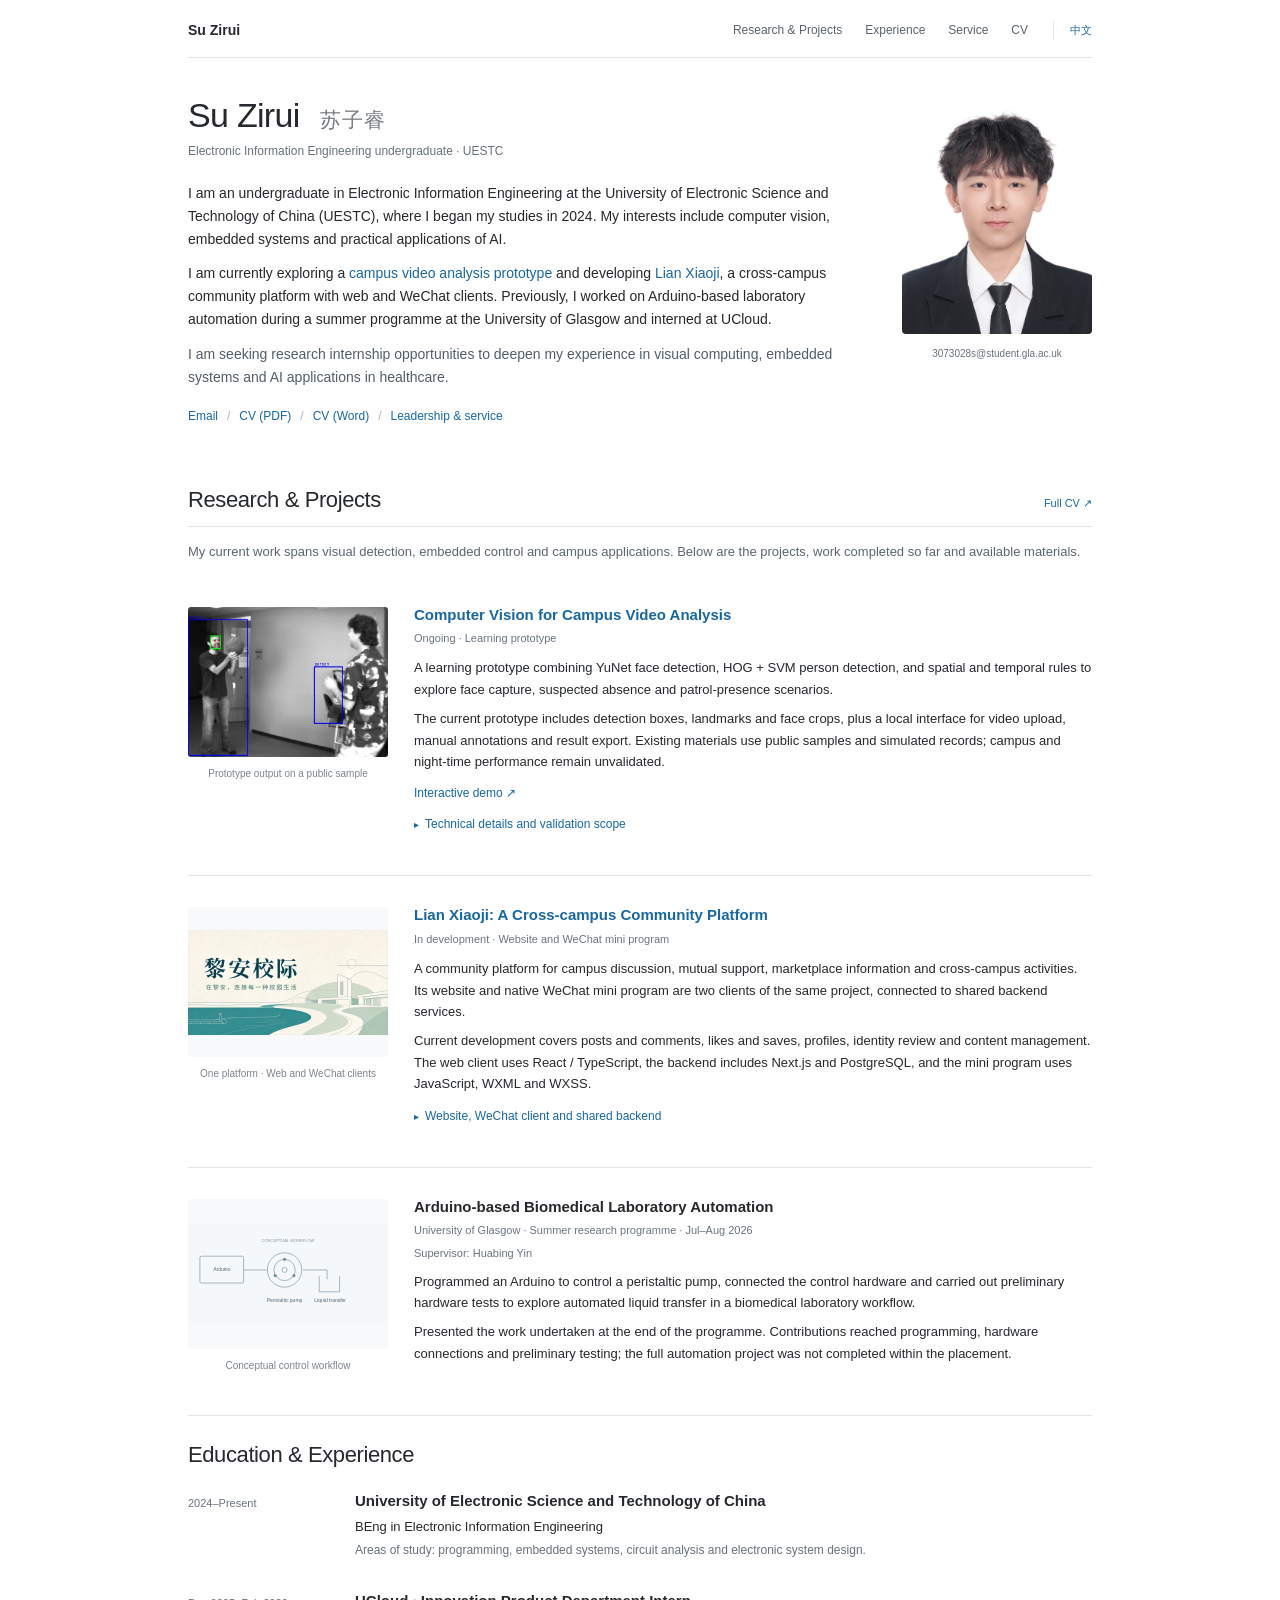
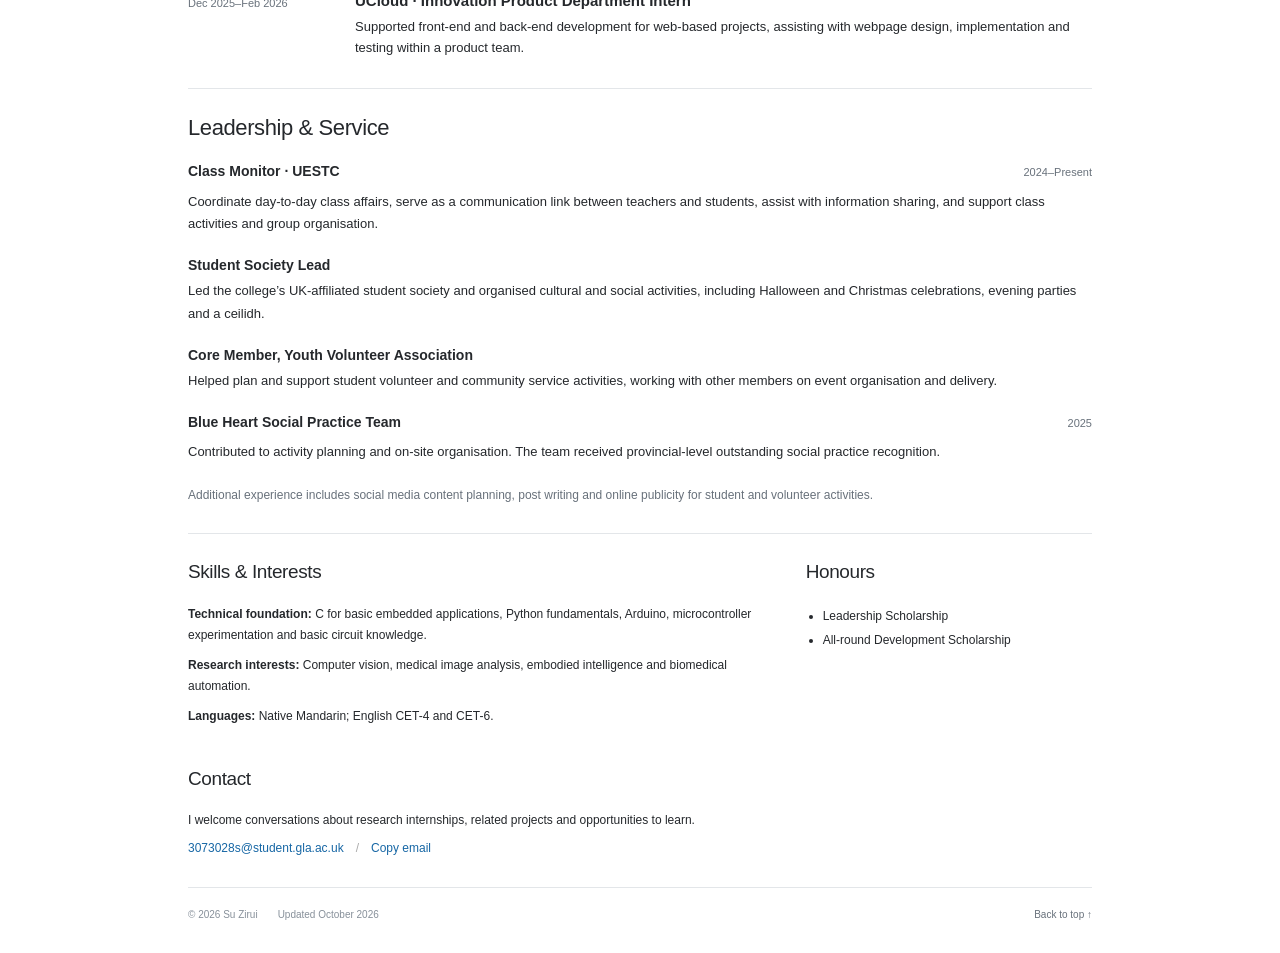
==== index.html @ f4863c0e "Publish personal academic homepage" ====
<!doctype html>
<html lang="en">
<head>
  <meta charset="utf-8">
  <meta name="viewport" content="width=device-width,initial-scale=1">
  <title>Su Zirui | Research & Projects</title>
  <meta name="description" content="Su Zirui, Electronic Information Engineering undergraduate at UESTC. Computer vision learning projects, biomedical laboratory automation, and the Lian Xiaoji campus community platform.">
  <link rel="canonical" href="https://xuerushuangxia.github.io/">
  <meta property="og:type" content="website">
  <meta property="og:title" content="Su Zirui | Research &amp; Projects">
  <meta property="og:description" content="Research interests, engineering projects, education and service of Su Zirui, an Electronic Information Engineering undergraduate at UESTC.">
  <meta property="og:url" content="https://xuerushuangxia.github.io/">
  <meta property="og:image" content="https://xuerushuangxia.github.io/assets/portrait.jpg">
  <meta name="theme-color" content="#ffffff">
  <link rel="icon" type="image/svg+xml" href="assets/favicon.svg">
  <link rel="stylesheet" href="style.css">
  <script src="app.js" defer></script>
</head>
<body>
<a class="skip" href="#main">Skip to content</a>
<div class="page" id="home">
  <header class="site-nav">
    <a class="home-link" href="#about">Su Zirui</a>
    <nav aria-label="Main navigation">
      <a href="#work" data-zh="科研与项目">Research & Projects</a>
      <a href="#experience" data-zh="教育与实习">Experience</a>
      <a href="#service" data-zh="学生经历">Service</a>
      <a href="assets/Su_Zirui_CV.pdf" target="_blank" rel="noopener">CV</a>
    </nav>
    <button id="language" aria-label="Switch to Chinese">中文</button>
  </header>
  <main id="main">
    <section class="intro" id="about" aria-labelledby="name">
      <div class="biography">
        <h1 id="name">Su Zirui <span lang="zh-CN">苏子睿</span></h1>
        <p class="byline" data-zh="电子科技大学 · 电子信息工程本科生">Electronic Information Engineering undergraduate · UESTC</p>
        <p data-zh="我目前就读于电子科技大学电子信息工程专业（2024 年入学），关注计算机视觉、嵌入式系统和人工智能在实际场景中的应用。">I am an undergraduate in Electronic Information Engineering at the University of Electronic Science and Technology of China (UESTC), where I began my studies in 2024. My interests include computer vision, embedded systems and practical applications of AI.</p>
        <p data-zh="目前，我在探索校园视频分析的学习原型，并持续开发“黎安校际”跨校社区平台，包含网页和微信小程序两个客户端。此前，我在格拉斯哥大学暑期项目中参与了 Arduino 控制蠕动泵的实验室自动化探索，也在 UCloud 参加过产品开发实习。">I am currently exploring a <a href="#vision">campus video analysis prototype</a> and developing <a href="#lian-xiaoji">Lian Xiaoji</a>, a cross-campus community platform with web and WeChat clients. Previously, I worked on Arduino-based laboratory automation during a summer programme at the University of Glasgow and interned at UCloud.</p>
        <p class="seeking" data-zh="希望通过科研实习，进一步积累视觉算法、嵌入式系统与智能医疗应用方面的研究和实践经验。">I am seeking research internship opportunities to deepen my experience in visual computing, embedded systems and AI applications in healthcare.</p>
        <div class="contact-links"><a href="mailto:3073028s@student.gla.ac.uk" data-zh="邮箱">Email</a><span>/</span><a href="assets/Su_Zirui_CV.pdf" target="_blank" rel="noopener" data-zh="英文简历 PDF">CV (PDF)</a><span>/</span><a href="assets/Su_Zirui_CV.docx" download data-zh="可编辑简历">CV (Word)</a><span>/</span><a href="#service" data-zh="学生领导与志愿服务">Leadership & service</a></div>
      </div>
      <figure class="profile-photo"><img src="assets/portrait.jpg" alt="Portrait of Su Zirui" width="400" height="601"><figcaption>3073028s@student.gla.ac.uk</figcaption></figure>
    </section>

    <section id="work" aria-labelledby="research-title">
      <div class="section-head"><h2 id="research-title" data-zh="科研与项目">Research & Projects</h2><a href="assets/Su_Zirui_CV.pdf" target="_blank" rel="noopener" data-zh="完整简历 ↗">Full CV ↗</a></div>
      <p class="section-intro" data-zh="当前工作围绕视觉检测、嵌入式控制与校园应用展开。以下列出项目内容、已有工作及相关材料。">My current work spans visual detection, embedded control and campus applications. Below are the projects, work completed so far and available materials.</p>

      <article class="project-row" id="vision">
        <figure class="project-figure"><a href="assets/vision-showcase.html" target="_blank" rel="noopener"><img src="assets/vision-output.jpg" alt="Prototype output on an OpenCV public sample, showing person boxes, a face box and facial landmarks" width="640" height="480"></a><figcaption data-zh="公开样例上的实际检测输出">Prototype output on a public sample</figcaption></figure>
        <div class="project-text">
          <h3><a href="assets/vision-showcase.html" target="_blank" rel="noopener" data-zh="校园视频分析与视觉检测原型">Computer Vision for Campus Video Analysis</a></h3>
          <p class="project-meta" data-zh="进行中 · 科研学习原型">Ongoing · Learning prototype</p>
          <p data-zh="结合 YuNet 人脸检测、HOG + SVM 人体检测，以及区域和持续时间规则，探索人脸采集、疑似离岗和巡检到位场景。">A learning prototype combining YuNet face detection, HOG + SVM person detection, and spatial and temporal rules to explore face capture, suspected absence and patrol-presence scenarios.</p>
          <p data-zh="当前原型已包含检测框与特征点、人脸截图，以及用于上传视频、人工标注和导出结果的本地网页。已有材料使用公开样例与模拟记录，真实校园及夜间效果仍需验证。">The current prototype includes detection boxes, landmarks and face crops, plus a local interface for video upload, manual annotations and result export. Existing materials use public samples and simulated records; campus and night-time performance remain unvalidated.</p>
          <p class="resource-links"><a href="assets/vision-showcase.html" target="_blank" rel="noopener" data-zh="模型演示 ↗">Interactive demo ↗</a></p>
          <details id="vision-details"><summary data-zh="技术与验证范围">Technical details and validation scope</summary><div class="detail-body">
            <ul><li data-zh="Python / OpenCV；YuNet 输出人脸框、五个特征点和截图。">Python / OpenCV; YuNet produces face boxes, five facial landmarks and face crops.</li><li data-zh="区域与时间规则用于连续无人计时、恢复确认及巡检停留判断。">Region and timing rules support absence duration, recovery confirmation and patrol dwell-time checks.</li><li data-zh="本地网页支持视频上传、区域配置、逐帧查看、人工事件标注、报告导出和试验记录。">The local interface supports video upload, region configuration, frame review, manual event annotation, report export and experiment records.</li><li data-zh="模型演示展示已有输出，不会在浏览器中重新运行模型。HOG 基线存在漏检与框选不完整；临时跟踪编号不代表人员身份。">The demo displays existing outputs rather than rerunning inference in the browser. The HOG baseline has missed and partial detections; temporary tracking IDs do not verify identity.</li></ul>
          </div></details>
        </div>
      </article>

      <article class="project-row" id="lian-xiaoji">
        <figure class="project-figure"><a href="#lian-details" data-open="lian-details"><img src="assets/lian-project.webp" alt="Lian Xiaoji campus community project graphic" width="640" height="336" loading="lazy"></a><figcaption data-zh="同一平台 · 网页与微信小程序">One platform · Web and WeChat clients</figcaption></figure>
        <div class="project-text">
          <h3><a href="#lian-details" data-open="lian-details" data-zh="黎安校际：跨校社区平台">Lian Xiaoji: A Cross-campus Community Platform</a></h3>
          <p class="project-meta" data-zh="开发中 · 网页端与微信小程序端">In development · Website and WeChat mini program</p>
          <p data-zh="面向校园交流、互助、市集信息与跨校活动开发的社区平台。网页和微信小程序是同一项目的两个客户端，连接共用后端服务。">A community platform for campus discussion, mutual support, marketplace information and cross-campus activities. Its website and native WeChat mini program are two clients of the same project, connected to shared backend services.</p>
          <p data-zh="当前开发范围包括帖子与评论、点赞收藏、个人资料，以及身份审核和内容管理。网页使用 React / TypeScript；后端包含 Next.js 与 PostgreSQL；小程序使用 JavaScript、WXML 和 WXSS。">Current development covers posts and comments, likes and saves, profiles, identity review and content management. The web client uses React / TypeScript, the backend includes Next.js and PostgreSQL, and the mini program uses JavaScript, WXML and WXSS.</p>
          <details id="lian-details"><summary data-zh="网页、小程序与共用后端">Website, WeChat client and shared backend</summary><div class="detail-body">
            <h4 data-zh="网页端">Website</h4><p data-zh="社区板块、帖子流与发布、评论、点赞、收藏、个人资料，以及身份审核、内容管理和操作记录等后台功能。">Community channels, feeds and publishing, comments, likes, saved posts and profiles, alongside administration for identity review, content management and operation records.</p>
            <h4 data-zh="微信小程序端">WeChat mini program</h4><p data-zh="以首页、市集、发布、消息、我的组织导航。游客可浏览帖子、详情和评论，主动登录后参与发布与互动。">Home, marketplace, publishing, messages and profile navigation. Guests can browse posts, details and comments; users choose to sign in before publishing or interacting.</p>
            <h4 data-zh="共用后端与当前进度">Shared backend and current stage</h4><p data-zh="两个客户端共用后端服务与 PostgreSQL 数据库；网页和微信账号目前暂不合并。项目仍在功能迭代与发布准备中。">Both clients use shared backend services and a PostgreSQL database; web and WeChat accounts are not currently merged. Feature iteration and release preparation are ongoing.</p>
          </div></details>
        </div>
      </article>

      <article class="project-row" id="glasgow">
        <figure class="project-figure"><img src="assets/pump-workflow.svg" alt="Conceptual diagram: Arduino controller, peristaltic pump, liquid transfer" width="640" height="320" loading="lazy"><figcaption data-zh="控制流程示意 · 非原型照片">Conceptual control workflow</figcaption></figure>
        <div class="project-text"><h3 data-zh="Arduino 控制的生物医学实验室自动化">Arduino-based Biomedical Laboratory Automation</h3><p class="project-meta" data-zh="格拉斯哥大学 · 暑期科研项目 · 2026 年 7—8 月">University of Glasgow · Summer research programme · Jul–Aug 2026</p><p class="supervisor" data-zh="导师：Huabing Yin">Supervisor: Huabing Yin</p><p data-zh="在生物医学实验室自动化项目中，编写 Arduino 程序控制蠕动泵，连接控制硬件并开展初步硬件测试，探索自动液体传输流程。">Programmed an Arduino to control a peristaltic pump, connected the control hardware and carried out preliminary hardware tests to explore automated liquid transfer in a biomedical laboratory workflow.</p><p data-zh="在项目结束时汇报已开展的工作。个人参与达到编程、硬件连接与初步测试阶段；整体自动化项目未在暑期项目内完成。">Presented the work undertaken at the end of the programme. Contributions reached programming, hardware connections and preliminary testing; the full automation project was not completed within the placement.</p></div>
      </article>
    </section>

    <section id="experience" aria-labelledby="experience-title"><h2 id="experience-title" data-zh="教育与实习经历">Education & Experience</h2>
      <div class="dated-entry"><div class="entry-date" data-zh="2024 — 至今">2024–Present</div><div><h3 data-zh="电子科技大学">University of Electronic Science and Technology of China</h3><p data-zh="电子信息工程学士在读">BEng in Electronic Information Engineering</p><p class="subtle" data-zh="学习领域：编程、嵌入式系统、电路分析、电子系统设计。">Areas of study: programming, embedded systems, circuit analysis and electronic system design.</p></div></div>
      <div class="dated-entry"><div class="entry-date" data-zh="2025.12 — 2026.02">Dec 2025–Feb 2026</div><div><h3 data-zh="UCloud · 创新产品部实习生">UCloud · Innovation Product Department Intern</h3><p data-zh="支持团队网页项目的前后端开发，协助页面设计、实现与测试，积累面向产品的开发与协作经验。">Supported front-end and back-end development for web-based projects, assisting with webpage design, implementation and testing within a product team.</p></div></div>
    </section>

    <section id="service" aria-labelledby="service-title"><span id="journey" class="anchor-alias"></span><h2 id="service-title" data-zh="学生领导与志愿服务">Leadership & Service</h2>
      <div class="service-item"><div class="service-title"><h3 data-zh="班长 · 电子科技大学">Class Monitor · UESTC</h3><span data-zh="2024 — 至今">2024–Present</span></div><p data-zh="协调班级日常事务，承担师生沟通的联系职责，协助信息传达，并支持班级集体事务与活动组织。">Coordinate day-to-day class affairs, serve as a communication link between teachers and students, assist with information sharing, and support class activities and group organisation.</p></div>
      <div class="service-item"><h3 data-zh="学生社团负责人">Student Society Lead</h3><p data-zh="负责学院英国相关学生社团，参与校园文化与社交活动的策划和组织。已组织的活动包括万圣节与圣诞节庆祝活动、晚会，以及 ceilidh 舞会。">Led the college’s UK-affiliated student society and organised cultural and social activities, including Halloween and Christmas celebrations, evening parties and a ceilidh.</p></div>
      <div class="service-item"><h3 data-zh="青年志愿者协会骨干成员">Core Member, Youth Volunteer Association</h3><p data-zh="参与学生志愿服务和社区服务活动的策划与支持，在团队中配合完成活动组织及开展相关工作。">Helped plan and support student volunteer and community service activities, working with other members on event organisation and delivery.</p></div>
      <div class="service-item"><div class="service-title"><h3 data-zh="“Blue Heart”社会实践团队成员">Blue Heart Social Practice Team</h3><span>2025</span></div><p data-zh="参与活动策划与现场组织，支持团队实践活动开展。团队获得省级优秀社会实践团队荣誉。">Contributed to activity planning and on-site organisation. The team received provincial-level outstanding social practice recognition.</p></div>
      <p class="service-note" data-zh="另有学生及志愿活动的社交媒体内容策划、文案撰写与线上宣传经验。">Additional experience includes social media content planning, post writing and online publicity for student and volunteer activities.</p>
    </section>

    <section class="two-column-section" id="interests"><div><h2 data-zh="技术基础与研究兴趣">Skills & Interests</h2><p><strong data-zh="技术基础：">Technical foundation:</strong> <span data-zh="C 基础嵌入式应用、Python 基础编程、Arduino、单片机实验与基础电路知识。">C for basic embedded applications, Python fundamentals, Arduino, microcontroller experimentation and basic circuit knowledge.</span></p><p><strong data-zh="研究兴趣：">Research interests:</strong> <span data-zh="计算机视觉、医学图像分析、具身智能与生物医学自动化。">Computer vision, medical image analysis, embodied intelligence and biomedical automation.</span></p><p><strong data-zh="语言：">Languages:</strong> <span data-zh="中文母语；英语 CET-4、CET-6。">Native Mandarin; English CET-4 and CET-6.</span></p></div><div><h2 data-zh="荣誉">Honours</h2><ul class="honour-list"><li data-zh="领导力奖学金">Leadership Scholarship</li><li data-zh="全面发展奖学金">All-round Development Scholarship</li></ul></div></section>

    <section class="contact-section" id="contact"><h2 data-zh="联系">Contact</h2><p data-zh="欢迎交流科研实习、相关项目与学习机会。">I welcome conversations about research internships, related projects and opportunities to learn.</p><p><a href="mailto:3073028s@student.gla.ac.uk">3073028s@student.gla.ac.uk</a><span class="link-divider">/</span><button class="text-button" id="copy-email" data-zh="复制邮箱">Copy email</button><span id="copy-status" role="status"></span></p></section>
  </main>
  <footer><span>© 2026 Su Zirui</span><span data-zh="更新于 2026 年 10 月">Updated October 2026</span><a href="#home" data-zh="回到顶部 ↑">Back to top ↑</a></footer>
</div>
</body>
</html>
---- style.css ----
:root{--ink:#25282c;--muted:#68717b;--link:#1767a5;--line:#e3e6e9;--soft:#f5f8fb}*{box-sizing:border-box}html{scroll-padding-top:24px}body{margin:0;background:#fff;color:var(--ink);font-family:Arial,'Microsoft YaHei','PingFang SC',sans-serif;font-size:14px;line-height:1.65;-webkit-font-smoothing:antialiased}.page{max-width:960px;padding:0 28px;margin:0 auto}a{color:var(--link);text-decoration:none}a:hover{text-decoration:underline;color:#a04c22}a:focus-visible,button:focus-visible,summary:focus-visible{outline:2px solid var(--link);outline-offset:4px}button{font:inherit;cursor:pointer}.site-nav{display:flex;align-items:center;border-bottom:1px solid var(--line);gap:25px;padding:19px 0 15px}.home-link{font-size:14px;color:var(--ink);font-weight:600;margin-right:auto}.site-nav nav{display:flex;gap:23px;font-size:12px}.site-nav nav a{color:#59636c}#language{font-size:11px;color:var(--link);border:0;background:transparent;border-left:1px solid var(--line);padding:0 0 0 16px}.intro{display:grid;grid-template-columns:minmax(0,1fr) 190px;gap:49px;align-items:center;padding:38px 0 27px}.intro h1{font-size:34px;line-height:1.15;font-weight:500;letter-spacing:-.7px;margin:0 0 7px}.intro h1 span{font-size:21px;color:#777e85;margin-left:12px;font-weight:400;letter-spacing:1px}.byline{color:var(--muted);font-size:12px;margin:0 0 20px!important}.biography p{margin:11px 0}.seeking{color:#515e69}.profile-photo{margin:0;align-self:start;padding-top:4px}.profile-photo img{width:190px;height:234px;object-fit:cover;object-position:50% 32%;border-radius:4px;display:block}.profile-photo figcaption{font-size:10px;color:var(--muted);text-align:center;margin-top:12px;overflow-wrap:anywhere}.contact-links{display:flex;flex-wrap:wrap;gap:9px;font-size:12px;margin-top:18px}.contact-links span{color:#b0b5ba}section{scroll-margin-top:24px}main>section:not(.intro){padding-top:23px;margin-top:9px}h2{font-size:22px;font-weight:500;line-height:1.3;margin:0 0 19px;letter-spacing:-.4px}h3{font-size:15px;font-weight:600;line-height:1.45;margin:0 0 4px}h4{font-size:13px;margin:13px 0 3px}p{margin:8px 0}.section-head{display:flex;align-items:baseline;justify-content:space-between;border-bottom:1px solid var(--line);margin-bottom:14px}.section-head h2{margin-bottom:12px}.section-head>a{font-size:11px}.section-intro{color:#5b6570;font-size:13px;margin-bottom:25px}.project-row{display:grid;grid-template-columns:200px minmax(0,1fr);gap:26px;padding:16px 0 27px;margin-bottom:13px}.project-row+.project-row{border-top:1px solid var(--line);padding-top:28px}.project-figure{margin:0;padding-top:3px}.project-figure img{display:block;width:200px;height:150px;object-fit:contain;background:#f8f9fa;border-radius:3px}.project-figure figcaption{font-size:10px;line-height:1.5;color:#7c848c;margin-top:9px;text-align:center}.project-text>p{font-size:13px;margin:8px 0}.project-text .project-meta{font-size:11px;color:#6a7580;margin:4px 0 10px}.project-text .supervisor{font-size:11px;color:#6a7580;margin-top:-5px}.resource-links{display:flex;gap:10px;flex-wrap:wrap;margin-top:11px!important;font-size:12px!important}.resource-links>span{color:#aaa}details{margin-top:12px;font-size:12px}summary{cursor:pointer;color:var(--link);font-size:12px;width:fit-content;list-style:none}summary::-webkit-details-marker{display:none}summary:before{content:'▸';margin-right:6px;font-size:10px}details[open]>summary:before{content:'▾'}details[open]{background:var(--soft);padding:13px 15px;border-radius:3px;margin-top:14px}.detail-body{color:#56616b;line-height:1.7;padding-top:5px}.detail-body ul{padding-left:17px;margin:8px 0}.detail-body li{padding:3px 0}.dated-entry{display:grid;grid-template-columns:145px 1fr;gap:22px;margin:21px 0 25px}.dated-entry p{font-size:13px;margin:4px 0}.entry-date{font-size:11px;color:var(--muted);padding-top:4px}.subtle{color:var(--muted);font-size:12px!important}#experience,#service{border-top:1px solid var(--line);padding-top:25px;margin-top:15px}.service-item{margin:0 0 19px}.service-title{display:flex;justify-content:space-between;gap:15px;align-items:baseline}.service-title>span{font-size:11px;color:var(--muted);white-space:nowrap}.service-item h3{font-size:14px}.service-item p{font-size:13px;line-height:1.75;margin:5px 0}.service-note{font-size:12px;color:var(--muted);margin-top:22px}.two-column-section{display:grid;grid-template-columns:2fr 1fr;gap:45px;border-top:1px solid var(--line);padding-top:26px!important;margin-top:27px!important}.two-column-section p{font-size:12px;line-height:1.8}.two-column-section strong{font-weight:600}.two-column-section h2{font-size:19px}.honour-list{padding-left:17px;font-size:12px;line-height:2}.contact-section{padding-bottom:20px}.contact-section h2{font-size:19px}.contact-section p{font-size:12px}.link-divider{color:#aaa;margin:0 12px}.text-button{background:transparent;color:var(--link);padding:0;border:0;font-size:12px}#copy-status{margin-left:12px;color:var(--muted);font-size:11px}footer{border-top:1px solid var(--line);display:flex;gap:20px;align-items:center;color:#87909a;font-size:10px;padding:19px 0 30px}footer a{margin-left:auto;color:var(--muted)}.skip{position:fixed;left:15px;top:-60px;background:#fff;padding:8px;z-index:5;border:1px solid var(--line)}.skip:focus{top:10px}.anchor-alias{display:block;scroll-margin-top:24px}html[lang="zh-CN"]{line-height:1.8}html[lang="zh-CN"] .biography p{line-height:1.85}html[lang="zh-CN"] .intro h1{font-size:32px}html[lang="zh-CN"] .project-text>p,html[lang="zh-CN"] .service-item p{line-height:1.85}
@media(min-width:1300px){.page{max-width:980px}.intro{grid-template-columns:minmax(0,1fr) 205px;gap:55px}.profile-photo img{width:205px;height:250px}}
@media(max-width:760px){.page{padding:0 23px}.site-nav{gap:16px}.site-nav nav{gap:15px;font-size:11px}.intro{grid-template-columns:minmax(0,1fr) 150px;gap:25px;padding-top:30px}.profile-photo img{width:150px;height:190px}.profile-photo figcaption{font-size:8px}.intro h1{font-size:30px}.intro h1 span{font-size:18px;margin-left:7px}.biography p{font-size:13px}.project-row{grid-template-columns:165px minmax(0,1fr);gap:20px}.project-figure img{width:165px;height:130px}.dated-entry{grid-template-columns:120px minmax(0,1fr);gap:18px}.two-column-section{gap:27px}}
@media(max-width:520px){body{font-size:13px}.page{padding:0 20px}.site-nav{gap:12px;flex-wrap:wrap;padding:16px 0 12px}.home-link{font-size:12px}.site-nav nav{gap:12px;font-size:10px}.site-nav nav a:nth-child(4){display:none}#language{padding-left:11px;font-size:10px}.intro{display:block;padding:25px 0 20px;position:relative;min-height:190px}.intro h1{font-size:28px;padding-right:100px;line-height:1.2;letter-spacing:-.7px}.intro h1 span{display:block;font-size:16px;margin:6px 0 0}.byline{font-size:10px;max-width:calc(100% - 120px);min-height:48px;margin:10px 0 15px!important;line-height:1.6}.profile-photo{position:absolute;right:0;top:24px;width:96px;padding:0}.profile-photo img{width:96px;height:120px}.profile-photo figcaption{display:none}.biography p{font-size:13px;line-height:1.8}.biography>.byline+p{margin-top:20px}.contact-links{gap:7px;font-size:11px;margin-top:16px}.contact-links a:last-child,.contact-links span:last-of-type{display:none}h2{font-size:21px}.section-intro{font-size:12px}.section-head>a{font-size:10px}.project-row{display:block;padding:5px 0 24px;margin-bottom:7px}.project-row+.project-row{padding-top:23px}.project-figure{float:left;width:116px;margin:2px 16px 8px 0}.project-figure img{width:116px;height:87px}.project-figure figcaption{display:none}.project-text h3{font-size:14px}.project-text>p{font-size:12px}.project-text .project-meta{font-size:10px;margin-top:4px}.project-text>p:nth-of-type(2){clear:both;padding-top:7px}.project-row:after{content:'';display:block;clear:both}.resource-links{font-size:11px!important}.project-text .supervisor{clear:none;padding-top:0!important}.project-text .supervisor+p{clear:both;padding-top:7px}.dated-entry{grid-template-columns:1fr;gap:4px;margin:19px 0 22px}.dated-entry h3{font-size:14px}.dated-entry p{font-size:12px}.entry-date{font-size:10px}.service-title{align-items:start}.service-title>span{font-size:10px}.service-item h3{font-size:13px}.service-item p{font-size:12px}.two-column-section{grid-template-columns:1fr;gap:20px}.two-column-section h2{margin-bottom:13px}footer{font-size:9px;gap:12px}footer>span:nth-child(2){display:none}html[lang="zh-CN"] .intro h1{font-size:28px}}
@media(prefers-reduced-motion:reduce){*{scroll-behavior:auto!important}}
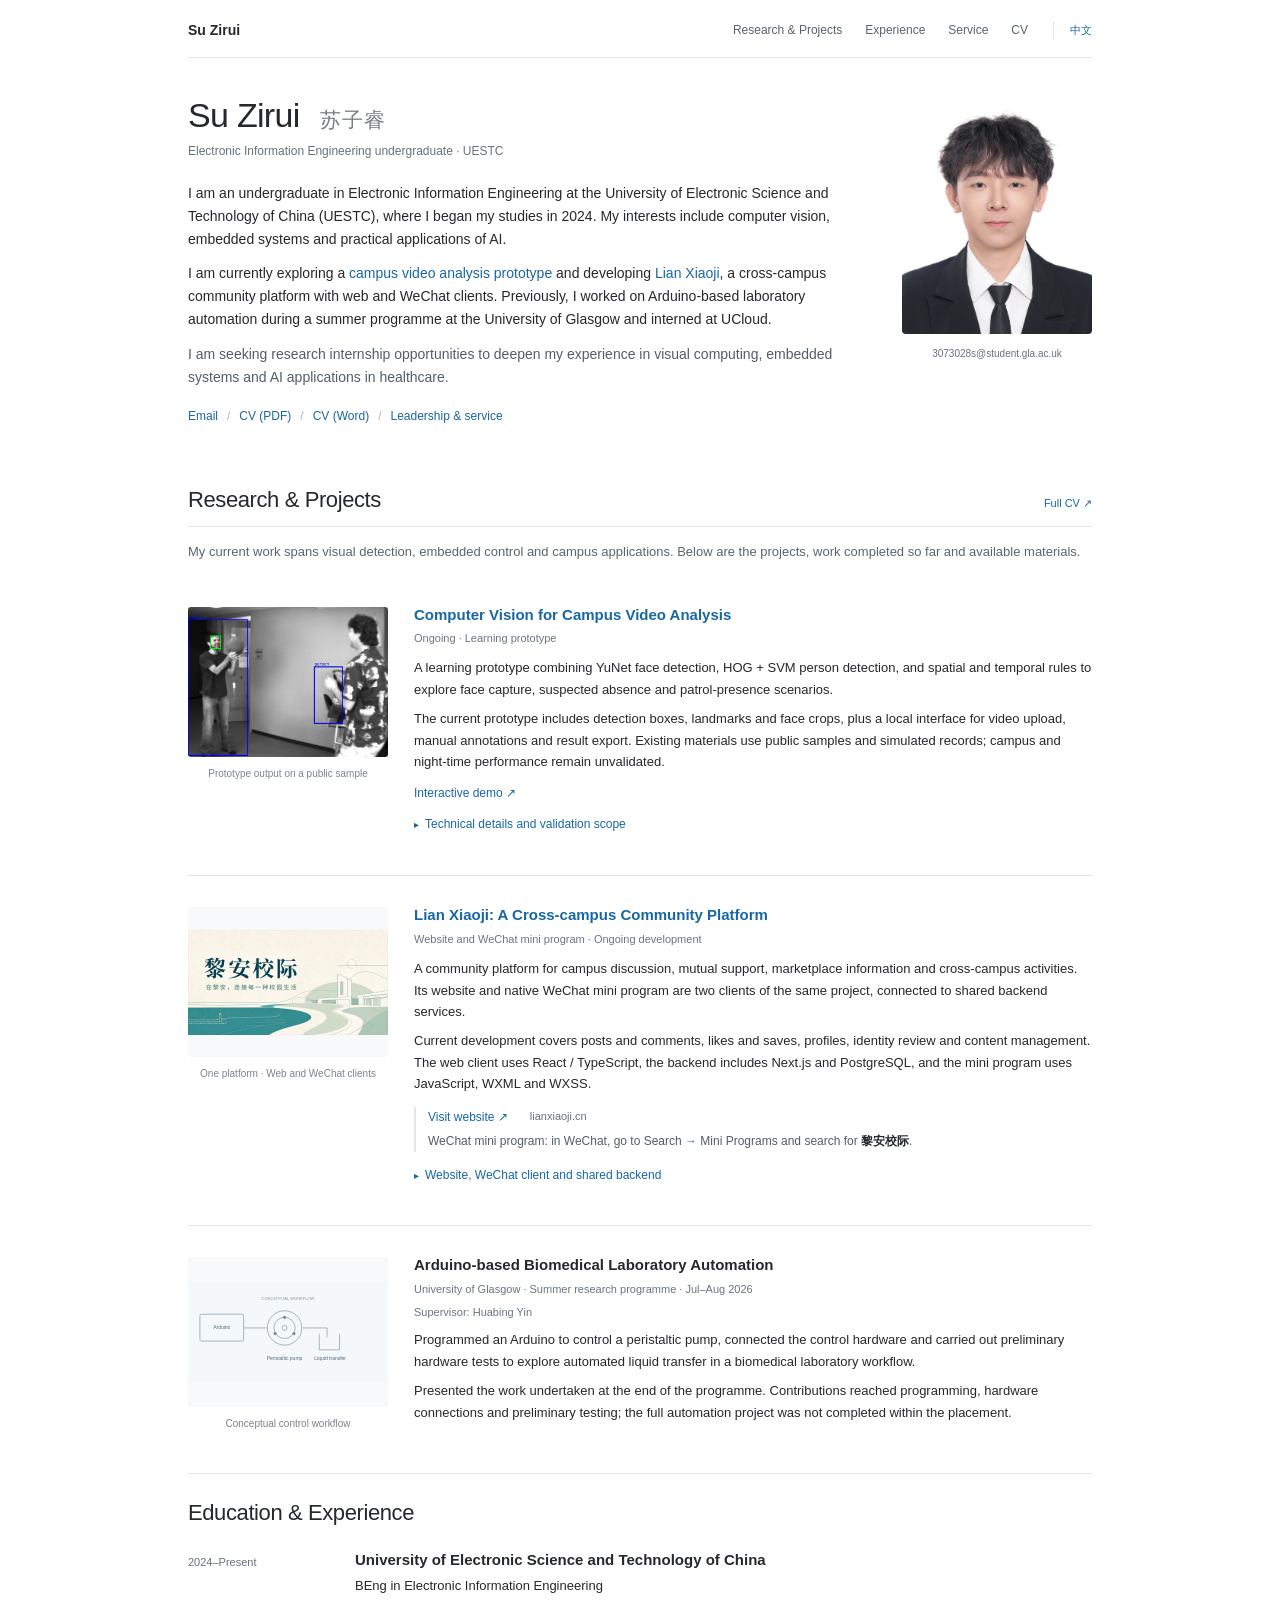
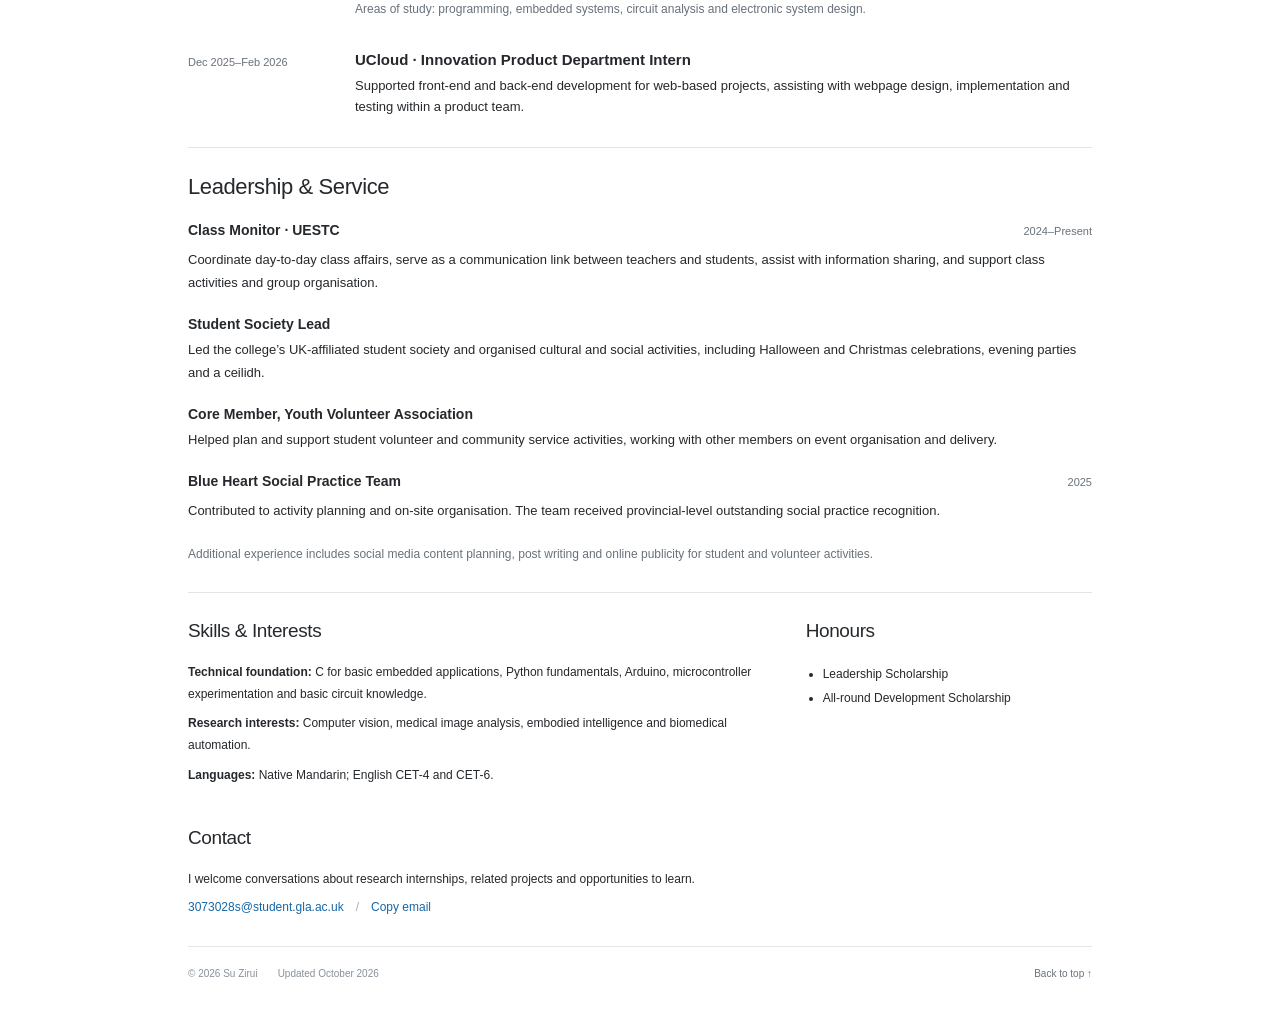
==== commit 4c1eb453: "Add Lian Xiaoji website and WeChat access details" ====
--- a/index.html
+++ b/index.html
@@ -64,13 +64,17 @@
         <figure class="project-figure"><a href="#lian-details" data-open="lian-details"><img src="assets/lian-project.webp" alt="Lian Xiaoji campus community project graphic" width="640" height="336" loading="lazy"></a><figcaption data-zh="同一平台 · 网页与微信小程序">One platform · Web and WeChat clients</figcaption></figure>
         <div class="project-text">
           <h3><a href="#lian-details" data-open="lian-details" data-zh="黎安校际：跨校社区平台">Lian Xiaoji: A Cross-campus Community Platform</a></h3>
-          <p class="project-meta" data-zh="开发中 · 网页端与微信小程序端">In development · Website and WeChat mini program</p>
+          <p class="project-meta" data-zh="网页与微信小程序 · 持续迭代">Website and WeChat mini program · Ongoing development</p>
           <p data-zh="面向校园交流、互助、市集信息与跨校活动开发的社区平台。网页和微信小程序是同一项目的两个客户端，连接共用后端服务。">A community platform for campus discussion, mutual support, marketplace information and cross-campus activities. Its website and native WeChat mini program are two clients of the same project, connected to shared backend services.</p>
           <p data-zh="当前开发范围包括帖子与评论、点赞收藏、个人资料，以及身份审核和内容管理。网页使用 React / TypeScript；后端包含 Next.js 与 PostgreSQL；小程序使用 JavaScript、WXML 和 WXSS。">Current development covers posts and comments, likes and saves, profiles, identity review and content management. The web client uses React / TypeScript, the backend includes Next.js and PostgreSQL, and the mini program uses JavaScript, WXML and WXSS.</p>
+          <div class="project-access" aria-label="Project access">
+            <p class="resource-links"><a href="https://lianxiaoji.cn/" target="_blank" rel="noopener" data-zh="访问网页 ↗">Visit website ↗</a><span class="access-url">lianxiaoji.cn</span></p>
+            <p class="mini-access" data-zh="微信小程序：微信 → 搜一搜 → 小程序，搜索「黎安校际」。">WeChat mini program: in WeChat, go to Search → Mini Programs and search for <strong lang="zh-CN">黎安校际</strong>.</p>
+          </div>
           <details id="lian-details"><summary data-zh="网页、小程序与共用后端">Website, WeChat client and shared backend</summary><div class="detail-body">
             <h4 data-zh="网页端">Website</h4><p data-zh="社区板块、帖子流与发布、评论、点赞、收藏、个人资料，以及身份审核、内容管理和操作记录等后台功能。">Community channels, feeds and publishing, comments, likes, saved posts and profiles, alongside administration for identity review, content management and operation records.</p>
             <h4 data-zh="微信小程序端">WeChat mini program</h4><p data-zh="以首页、市集、发布、消息、我的组织导航。游客可浏览帖子、详情和评论，主动登录后参与发布与互动。">Home, marketplace, publishing, messages and profile navigation. Guests can browse posts, details and comments; users choose to sign in before publishing or interacting.</p>
-            <h4 data-zh="共用后端与当前进度">Shared backend and current stage</h4><p data-zh="两个客户端共用后端服务与 PostgreSQL 数据库；网页和微信账号目前暂不合并。项目仍在功能迭代与发布准备中。">Both clients use shared backend services and a PostgreSQL database; web and WeChat accounts are not currently merged. Feature iteration and release preparation are ongoing.</p>
+            <h4 data-zh="共用后端与当前进度">Shared backend and current stage</h4><p data-zh="两个客户端共用后端服务与 PostgreSQL 数据库；网页和微信账号目前暂不合并。项目正在持续迭代。">Both clients use shared backend services and a PostgreSQL database; web and WeChat accounts are not currently merged. Development and iteration are ongoing.</p>
           </div></details>
         </div>
       </article>
--- a/style.css
+++ b/style.css
@@ -2,4 +2,5 @@
 @media(min-width:1300px){.page{max-width:980px}.intro{grid-template-columns:minmax(0,1fr) 205px;gap:55px}.profile-photo img{width:205px;height:250px}}
 @media(max-width:760px){.page{padding:0 23px}.site-nav{gap:16px}.site-nav nav{gap:15px;font-size:11px}.intro{grid-template-columns:minmax(0,1fr) 150px;gap:25px;padding-top:30px}.profile-photo img{width:150px;height:190px}.profile-photo figcaption{font-size:8px}.intro h1{font-size:30px}.intro h1 span{font-size:18px;margin-left:7px}.biography p{font-size:13px}.project-row{grid-template-columns:165px minmax(0,1fr);gap:20px}.project-figure img{width:165px;height:130px}.dated-entry{grid-template-columns:120px minmax(0,1fr);gap:18px}.two-column-section{gap:27px}}
 @media(max-width:520px){body{font-size:13px}.page{padding:0 20px}.site-nav{gap:12px;flex-wrap:wrap;padding:16px 0 12px}.home-link{font-size:12px}.site-nav nav{gap:12px;font-size:10px}.site-nav nav a:nth-child(4){display:none}#language{padding-left:11px;font-size:10px}.intro{display:block;padding:25px 0 20px;position:relative;min-height:190px}.intro h1{font-size:28px;padding-right:100px;line-height:1.2;letter-spacing:-.7px}.intro h1 span{display:block;font-size:16px;margin:6px 0 0}.byline{font-size:10px;max-width:calc(100% - 120px);min-height:48px;margin:10px 0 15px!important;line-height:1.6}.profile-photo{position:absolute;right:0;top:24px;width:96px;padding:0}.profile-photo img{width:96px;height:120px}.profile-photo figcaption{display:none}.biography p{font-size:13px;line-height:1.8}.biography>.byline+p{margin-top:20px}.contact-links{gap:7px;font-size:11px;margin-top:16px}.contact-links a:last-child,.contact-links span:last-of-type{display:none}h2{font-size:21px}.section-intro{font-size:12px}.section-head>a{font-size:10px}.project-row{display:block;padding:5px 0 24px;margin-bottom:7px}.project-row+.project-row{padding-top:23px}.project-figure{float:left;width:116px;margin:2px 16px 8px 0}.project-figure img{width:116px;height:87px}.project-figure figcaption{display:none}.project-text h3{font-size:14px}.project-text>p{font-size:12px}.project-text .project-meta{font-size:10px;margin-top:4px}.project-text>p:nth-of-type(2){clear:both;padding-top:7px}.project-row:after{content:'';display:block;clear:both}.resource-links{font-size:11px!important}.project-text .supervisor{clear:none;padding-top:0!important}.project-text .supervisor+p{clear:both;padding-top:7px}.dated-entry{grid-template-columns:1fr;gap:4px;margin:19px 0 22px}.dated-entry h3{font-size:14px}.dated-entry p{font-size:12px}.entry-date{font-size:10px}.service-title{align-items:start}.service-title>span{font-size:10px}.service-item h3{font-size:13px}.service-item p{font-size:12px}.two-column-section{grid-template-columns:1fr;gap:20px}.two-column-section h2{margin-bottom:13px}footer{font-size:9px;gap:12px}footer>span:nth-child(2){display:none}html[lang="zh-CN"] .intro h1{font-size:28px}}
+.project-access{margin:12px 0 14px;padding-left:12px;border-left:2px solid var(--line)}.project-access p{margin:4px 0;font-size:12px;line-height:1.7}.project-access .access-url{margin-left:12px;color:var(--muted);font-size:11px}.project-access .mini-access{color:#515e69;overflow-wrap:anywhere}.project-access strong{font-weight:600;color:var(--ink)}
 @media(prefers-reduced-motion:reduce){*{scroll-behavior:auto!important}}
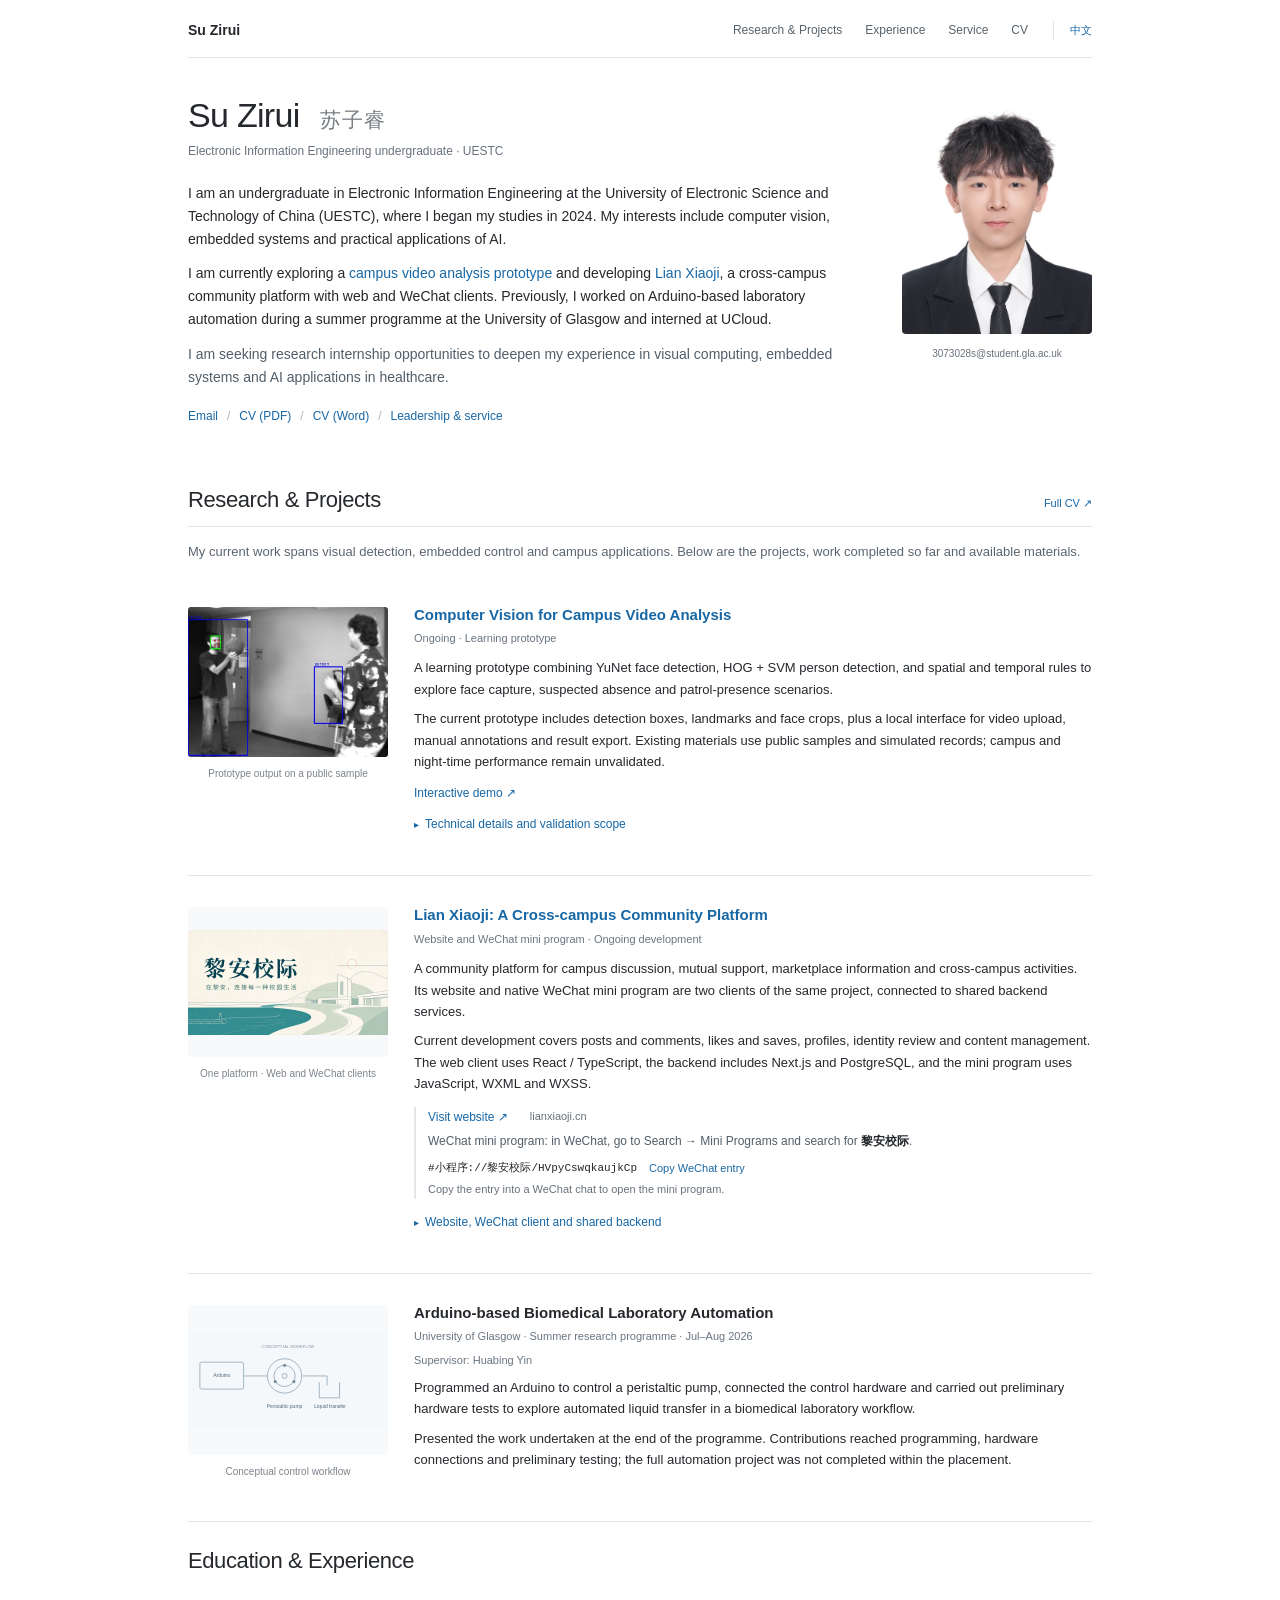
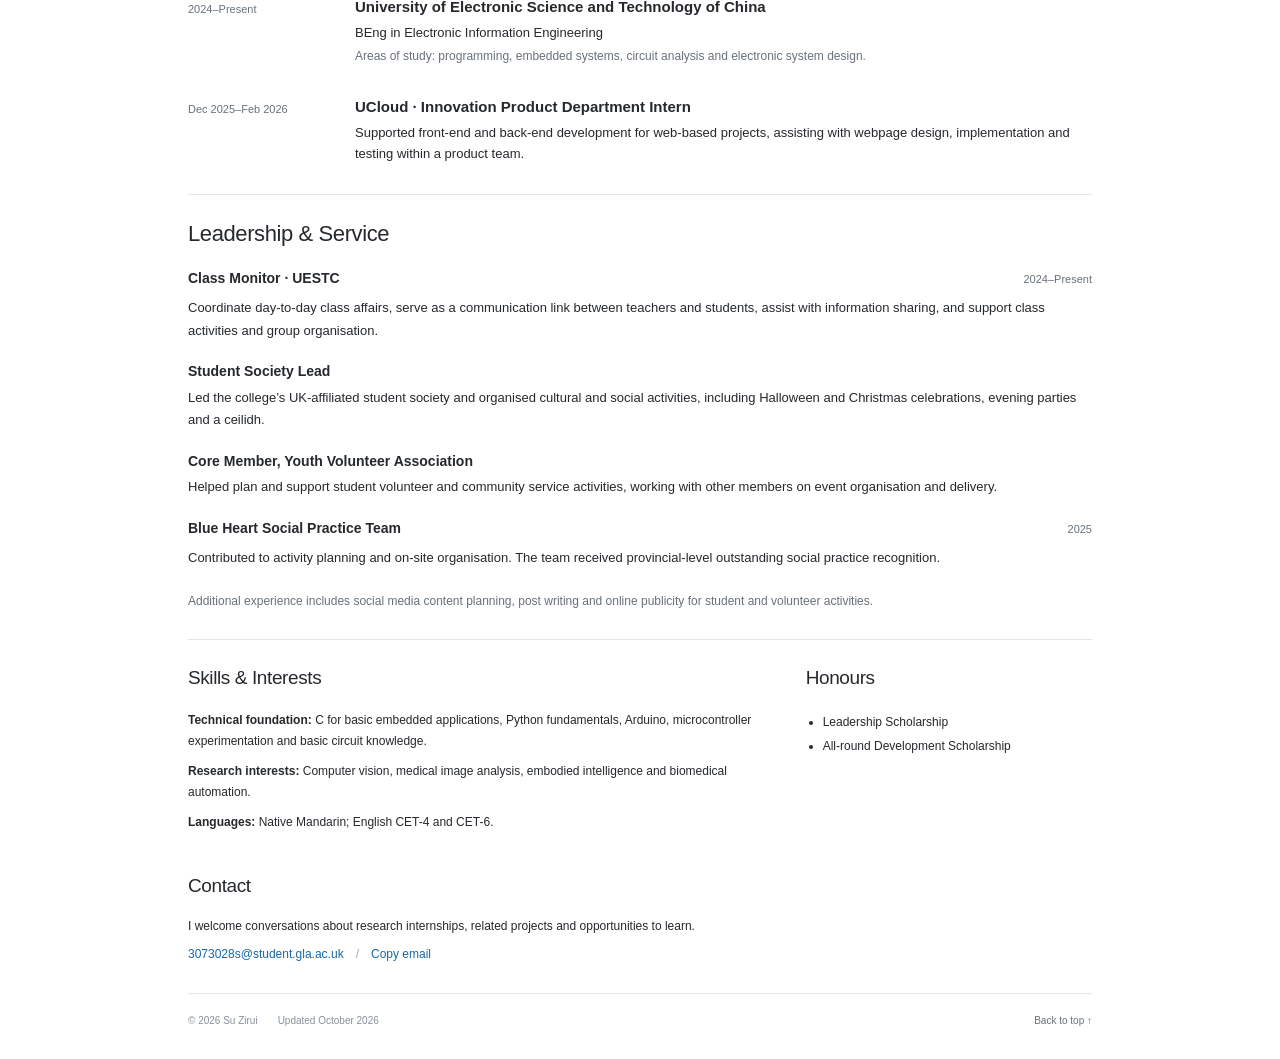
==== commit 0e6e066a: "Add copyable WeChat mini program entry" ====
--- a/index.html
+++ b/index.html
@@ -70,6 +70,8 @@
           <div class="project-access" aria-label="Project access">
             <p class="resource-links"><a href="https://lianxiaoji.cn/" target="_blank" rel="noopener" data-zh="访问网页 ↗">Visit website ↗</a><span class="access-url">lianxiaoji.cn</span></p>
             <p class="mini-access" data-zh="微信小程序：微信 → 搜一搜 → 小程序，搜索「黎安校际」。">WeChat mini program: in WeChat, go to Search → Mini Programs and search for <strong lang="zh-CN">黎安校际</strong>.</p>
+            <div class="mini-share"><code id="lian-mini-code">#小程序://黎安校际/HVpyCswqkaujkCp</code><button class="text-button" id="copy-mini-entry" type="button" data-zh="复制小程序入口">Copy WeChat entry</button><span id="mini-copy-status" role="status" aria-live="polite"></span></div>
+            <p class="mini-share-hint" data-zh="复制后粘贴到微信聊天中，即可打开小程序。">Copy the entry into a WeChat chat to open the mini program.</p>
           </div>
           <details id="lian-details"><summary data-zh="网页、小程序与共用后端">Website, WeChat client and shared backend</summary><div class="detail-body">
             <h4 data-zh="网页端">Website</h4><p data-zh="社区板块、帖子流与发布、评论、点赞、收藏、个人资料，以及身份审核、内容管理和操作记录等后台功能。">Community channels, feeds and publishing, comments, likes, saved posts and profiles, alongside administration for identity review, content management and operation records.</p>
--- a/style.css
+++ b/style.css
@@ -3,4 +3,5 @@
 @media(max-width:760px){.page{padding:0 23px}.site-nav{gap:16px}.site-nav nav{gap:15px;font-size:11px}.intro{grid-template-columns:minmax(0,1fr) 150px;gap:25px;padding-top:30px}.profile-photo img{width:150px;height:190px}.profile-photo figcaption{font-size:8px}.intro h1{font-size:30px}.intro h1 span{font-size:18px;margin-left:7px}.biography p{font-size:13px}.project-row{grid-template-columns:165px minmax(0,1fr);gap:20px}.project-figure img{width:165px;height:130px}.dated-entry{grid-template-columns:120px minmax(0,1fr);gap:18px}.two-column-section{gap:27px}}
 @media(max-width:520px){body{font-size:13px}.page{padding:0 20px}.site-nav{gap:12px;flex-wrap:wrap;padding:16px 0 12px}.home-link{font-size:12px}.site-nav nav{gap:12px;font-size:10px}.site-nav nav a:nth-child(4){display:none}#language{padding-left:11px;font-size:10px}.intro{display:block;padding:25px 0 20px;position:relative;min-height:190px}.intro h1{font-size:28px;padding-right:100px;line-height:1.2;letter-spacing:-.7px}.intro h1 span{display:block;font-size:16px;margin:6px 0 0}.byline{font-size:10px;max-width:calc(100% - 120px);min-height:48px;margin:10px 0 15px!important;line-height:1.6}.profile-photo{position:absolute;right:0;top:24px;width:96px;padding:0}.profile-photo img{width:96px;height:120px}.profile-photo figcaption{display:none}.biography p{font-size:13px;line-height:1.8}.biography>.byline+p{margin-top:20px}.contact-links{gap:7px;font-size:11px;margin-top:16px}.contact-links a:last-child,.contact-links span:last-of-type{display:none}h2{font-size:21px}.section-intro{font-size:12px}.section-head>a{font-size:10px}.project-row{display:block;padding:5px 0 24px;margin-bottom:7px}.project-row+.project-row{padding-top:23px}.project-figure{float:left;width:116px;margin:2px 16px 8px 0}.project-figure img{width:116px;height:87px}.project-figure figcaption{display:none}.project-text h3{font-size:14px}.project-text>p{font-size:12px}.project-text .project-meta{font-size:10px;margin-top:4px}.project-text>p:nth-of-type(2){clear:both;padding-top:7px}.project-row:after{content:'';display:block;clear:both}.resource-links{font-size:11px!important}.project-text .supervisor{clear:none;padding-top:0!important}.project-text .supervisor+p{clear:both;padding-top:7px}.dated-entry{grid-template-columns:1fr;gap:4px;margin:19px 0 22px}.dated-entry h3{font-size:14px}.dated-entry p{font-size:12px}.entry-date{font-size:10px}.service-title{align-items:start}.service-title>span{font-size:10px}.service-item h3{font-size:13px}.service-item p{font-size:12px}.two-column-section{grid-template-columns:1fr;gap:20px}.two-column-section h2{margin-bottom:13px}footer{font-size:9px;gap:12px}footer>span:nth-child(2){display:none}html[lang="zh-CN"] .intro h1{font-size:28px}}
 .project-access{margin:12px 0 14px;padding-left:12px;border-left:2px solid var(--line)}.project-access p{margin:4px 0;font-size:12px;line-height:1.7}.project-access .access-url{margin-left:12px;color:var(--muted);font-size:11px}.project-access .mini-access{color:#515e69;overflow-wrap:anywhere}.project-access strong{font-weight:600;color:var(--ink)}
+.mini-share{display:flex;flex-wrap:wrap;align-items:center;gap:5px 12px;margin-top:7px}.mini-share code{font:11px/1.7 Consolas,monospace;overflow-wrap:anywhere;user-select:all;max-width:100%;color:var(--ink)}.mini-share button{font-size:11px}.mini-share [role=status]{font-size:11px;color:var(--muted);overflow-wrap:anywhere}.project-access .mini-share-hint{font-size:11px;color:var(--muted);margin-top:3px}
 @media(prefers-reduced-motion:reduce){*{scroll-behavior:auto!important}}
